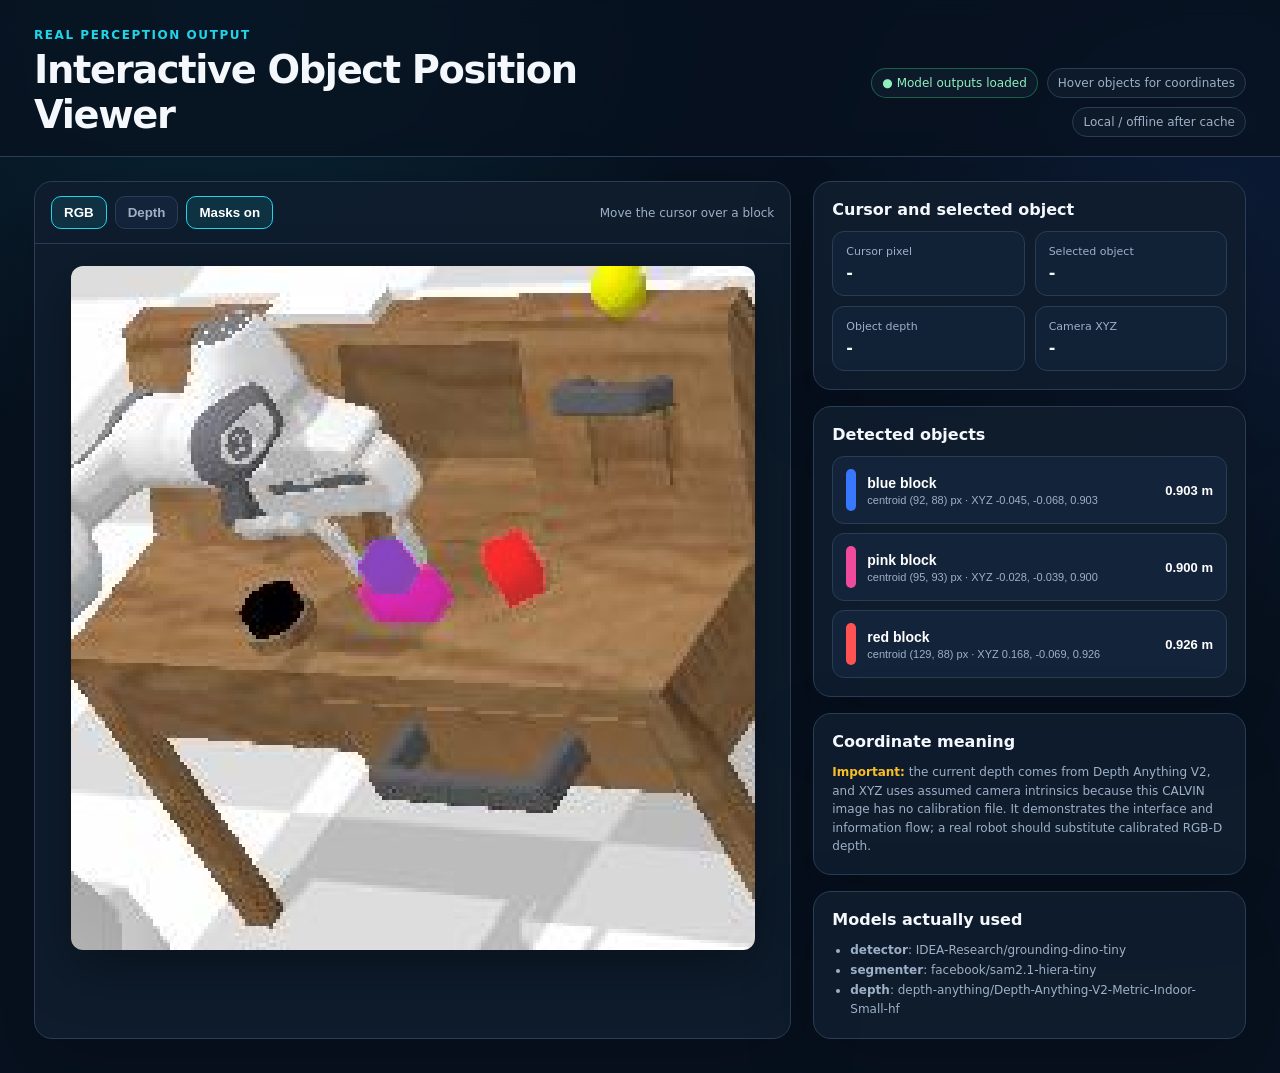
==== interactive_viewer.html @ 9f651beb "Import interactive perception demo" ====
<!doctype html>
<html lang="en">
<head>
  <meta charset="utf-8" />
  <meta name="viewport" content="width=device-width, initial-scale=1" />
  <title>Interactive Object Position Viewer</title>
  <style>
    :root {
      --bg: #07111f;
      --panel: #0f1d2e;
      --panel2: #13243a;
      --line: #2a3d55;
      --text: #f4f7fb;
      --muted: #9db0c7;
      --cyan: #21d4e8;
      --blue: #3877ff;
      --pink: #ef4a9b;
      --red: #ff5252;
      --green: #32d583;
      --amber: #fbbf24;
    }
    * { box-sizing: border-box; }
    body {
      margin: 0;
      min-height: 100vh;
      font-family: Inter, ui-sans-serif, system-ui, -apple-system, BlinkMacSystemFont, "Segoe UI", sans-serif;
      color: var(--text);
      background:
        radial-gradient(circle at 18% 0%, rgba(33,212,232,.11), transparent 32%),
        radial-gradient(circle at 95% 20%, rgba(56,119,255,.10), transparent 28%),
        var(--bg);
    }
    header {
      display: flex;
      justify-content: space-between;
      align-items: flex-end;
      gap: 24px;
      padding: 28px 34px 19px;
      border-bottom: 1px solid var(--line);
      background: rgba(7,17,31,.72);
      backdrop-filter: blur(12px);
    }
    .eyebrow { color: var(--cyan); font-weight: 750; font-size: 12px; letter-spacing: .13em; text-transform: uppercase; }
    h1 { margin: 5px 0 0; font-size: clamp(25px, 3vw, 39px); letter-spacing: -.035em; }
    .status { display: flex; gap: 9px; flex-wrap: wrap; justify-content: flex-end; }
    .badge { padding: 7px 10px; border-radius: 999px; border: 1px solid var(--line); color: var(--muted); font-size: 12px; background: rgba(15,29,46,.8); }
    .badge.live { color: #8ff0bd; border-color: rgba(50,213,131,.38); }
    main {
      display: grid;
      grid-template-columns: minmax(460px, 1.4fr) minmax(330px, .8fr);
      gap: 22px;
      padding: 24px 34px 34px;
      max-width: 1500px;
      margin: auto;
    }
    .panel { background: rgba(15,29,46,.91); border: 1px solid var(--line); border-radius: 18px; box-shadow: 0 24px 70px rgba(0,0,0,.22); overflow: hidden; }
    .toolbar { display: flex; align-items: center; justify-content: space-between; gap: 12px; padding: 14px 16px; border-bottom: 1px solid var(--line); }
    .modes { display: flex; gap: 8px; }
    button {
      appearance: none; border: 1px solid var(--line); background: var(--panel2); color: var(--muted);
      padding: 8px 12px; border-radius: 10px; font-weight: 700; cursor: pointer;
    }
    button:hover, button.active { color: white; border-color: var(--cyan); background: rgba(33,212,232,.11); }
    .hint { font-size: 12px; color: var(--muted); }
    .canvas-wrap { position: relative; display: grid; place-items: center; padding: 22px; min-height: 590px; }
    canvas { width: min(76vh, 100%); max-width: 720px; aspect-ratio: 1; image-rendering: pixelated; border-radius: 12px; box-shadow: 0 18px 55px rgba(0,0,0,.34); cursor: crosshair; background: #050a12; }
    #tooltip {
      position: fixed; z-index: 30; pointer-events: none; min-width: 230px; max-width: 290px;
      padding: 12px 13px; border-radius: 12px; background: rgba(4,12,23,.95); border: 1px solid var(--cyan);
      box-shadow: 0 14px 34px rgba(0,0,0,.45); opacity: 0; transform: translate(14px, 14px); transition: opacity .08s;
    }
    #tooltip.visible { opacity: 1; }
    .tip-title { font-size: 15px; font-weight: 800; margin-bottom: 7px; }
    .tip-grid { display: grid; grid-template-columns: 1fr auto; gap: 4px 12px; font-size: 12px; color: var(--muted); }
    .tip-grid strong { color: white; font-variant-numeric: tabular-nums; }
    .sidebar { display: flex; flex-direction: column; gap: 16px; }
    .section { padding: 18px; }
    .section h2 { font-size: 16px; margin: 0 0 12px; }
    .readout { display: grid; grid-template-columns: 1fr 1fr; gap: 10px; }
    .metric { padding: 13px; border: 1px solid var(--line); border-radius: 12px; background: rgba(19,36,58,.78); }
    .metric span { display: block; color: var(--muted); font-size: 11px; margin-bottom: 5px; }
    .metric strong { font-size: 16px; font-variant-numeric: tabular-nums; }
    #object-list { display: flex; flex-direction: column; gap: 9px; }
    .object-card {
      display: grid; grid-template-columns: 10px 1fr auto; gap: 11px; align-items: center;
      width: 100%; text-align: left; padding: 12px 13px; border-radius: 12px; background: var(--panel2);
    }
    .object-card:hover, .object-card.selected { border-color: var(--cyan); transform: translateY(-1px); }
    .swatch { width: 10px; height: 42px; border-radius: 999px; }
    .obj-name { display: block; color: white; font-weight: 800; font-size: 14px; }
    .obj-sub { display: block; color: var(--muted); font-size: 11px; margin-top: 3px; font-weight: 500; }
    .obj-depth { color: white; font-size: 13px; font-variant-numeric: tabular-nums; }
    .legend { color: var(--muted); font-size: 12px; line-height: 1.55; }
    .legend strong { color: var(--amber); }
    .model-list { margin: 0; padding-left: 18px; color: var(--muted); font-size: 12px; line-height: 1.65; }
    @media (max-width: 940px) {
      main { grid-template-columns: 1fr; padding: 18px; }
      header { padding: 22px 18px 16px; align-items: flex-start; flex-direction: column; }
      .status { justify-content: flex-start; }
      .canvas-wrap { min-height: auto; }
    }
  </style>
</head>
<body>
  <header>
    <div>
      <div class="eyebrow">Real perception output</div>
      <h1>Interactive Object Position Viewer</h1>
    </div>
    <div class="status">
      <div class="badge live">● Model outputs loaded</div>
      <div class="badge">Hover objects for coordinates</div>
      <div class="badge">Local / offline after cache</div>
    </div>
  </header>
  <main>
    <section class="panel">
      <div class="toolbar">
        <div class="modes">
          <button id="rgb-mode" class="active">RGB</button>
          <button id="depth-mode">Depth</button>
          <button id="overlay-toggle" class="active">Masks on</button>
        </div>
        <div class="hint">Move the cursor over a block</div>
      </div>
      <div class="canvas-wrap">
        <canvas id="scene" width="200" height="200" aria-label="Interactive perception result"></canvas>
      </div>
    </section>

    <aside class="sidebar">
      <section class="panel section">
        <h2>Cursor and selected object</h2>
        <div class="readout">
          <div class="metric"><span>Cursor pixel</span><strong id="cursor-px">-</strong></div>
          <div class="metric"><span>Selected object</span><strong id="selected-name">-</strong></div>
          <div class="metric"><span>Object depth</span><strong id="selected-depth">-</strong></div>
          <div class="metric"><span>Camera XYZ</span><strong id="selected-xyz">-</strong></div>
        </div>
      </section>
      <section class="panel section">
        <h2>Detected objects</h2>
        <div id="object-list"></div>
      </section>
      <section class="panel section">
        <h2>Coordinate meaning</h2>
        <div class="legend">
          <strong>Important:</strong> the current depth comes from Depth Anything V2, and XYZ uses assumed camera intrinsics because this CALVIN image has no calibration file. It demonstrates the interface and information flow; a real robot should substitute calibrated RGB-D depth.
        </div>
      </section>
      <section class="panel section">
        <h2>Models actually used</h2>
        <ul class="model-list" id="model-list"></ul>
      </section>
    </aside>
  </main>

  <div id="tooltip"></div>

  <script>
    const COLORS = { blue_block: '#3877ff', pink_block: '#ef4a9b', red_block: '#ff5252' };
    const canvas = document.getElementById('scene');
    const ctx = canvas.getContext('2d', { willReadFrequently: true });
    const tooltip = document.getElementById('tooltip');
    let positionData, rgbImage, depthImage, objects = [], mode = 'rgb', showMasks = true, selected = null;

    function loadImage(src) {
      return new Promise((resolve, reject) => {
        const img = new Image();
        img.onload = () => resolve(img);
        img.onerror = reject;
        img.src = src + '?v=' + Date.now();
      });
    }

    function makeMaskData(img, color) {
      const off = document.createElement('canvas');
      off.width = 200; off.height = 200;
      const offCtx = off.getContext('2d', { willReadFrequently: true });
      offCtx.drawImage(img, 0, 0, 200, 200);
      const raw = offCtx.getImageData(0, 0, 200, 200);
      const overlay = document.createElement('canvas');
      overlay.width = 200; overlay.height = 200;
      const octx = overlay.getContext('2d');
      const out = octx.createImageData(200, 200);
      const rgb = color.match(/[a-f\d]{2}/gi).map(v => parseInt(v, 16));
      for (let i = 0; i < raw.data.length; i += 4) {
        const on = raw.data[i] > 127;
        out.data[i] = rgb[0]; out.data[i+1] = rgb[1]; out.data[i+2] = rgb[2]; out.data[i+3] = on ? 130 : 0;
      }
      octx.putImageData(out, 0, 0);
      return { pixels: raw.data, overlay };
    }

    function draw() {
      ctx.clearRect(0, 0, 200, 200);
      ctx.drawImage(mode === 'rgb' ? rgbImage : depthImage, 0, 0, 200, 200);
      if (showMasks) objects.forEach(obj => ctx.drawImage(obj.mask.overlay, 0, 0));
      if (selected) {
        const [x1,y1,x2,y2] = selected.mask_bbox;
        ctx.strokeStyle = COLORS[selected.object_id];
        ctx.lineWidth = 1.5;
        ctx.strokeRect(x1-.5, y1-.5, x2-x1+1, y2-y1+1);
        const [cx,cy] = selected.centroid_px;
        ctx.beginPath(); ctx.moveTo(cx-4,cy); ctx.lineTo(cx+4,cy); ctx.moveTo(cx,cy-4); ctx.lineTo(cx,cy+4); ctx.stroke();
      }
    }

    function objectAt(x, y) {
      const index = (Math.floor(y) * 200 + Math.floor(x)) * 4;
      return [...objects]
        .sort((a,b) => a.mask_pixels - b.mask_pixels)
        .find(obj => obj.mask.pixels[index] > 127) || null;
    }

    function setSelected(obj) {
      selected = obj;
      document.getElementById('selected-name').textContent = obj ? obj.object_id.replaceAll('_',' ') : '-';
      document.getElementById('selected-depth').textContent = obj ? `${obj.median_depth_m.toFixed(3)} m` : '-';
      document.getElementById('selected-xyz').textContent = obj ? obj.approx_camera_xyz_m.map(v => v.toFixed(3)).join(', ') : '-';
      document.querySelectorAll('.object-card').forEach(card => card.classList.toggle('selected', obj && card.dataset.id === obj.object_id));
      draw();
    }

    function tooltipHTML(obj, x, y) {
      if (!obj) return `<div class="tip-title">Background</div><div class="tip-grid"><span>Pixel</span><strong>(${x}, ${y})</strong></div>`;
      const xyz = obj.approx_camera_xyz_m.map(v => v.toFixed(4));
      return `<div class="tip-title" style="color:${COLORS[obj.object_id]}">${obj.object_id.replaceAll('_',' ')}</div>
        <div class="tip-grid">
          <span>Hover pixel</span><strong>(${x}, ${y})</strong>
          <span>Centroid pixel</span><strong>(${obj.centroid_px.join(', ')})</strong>
          <span>Median depth</span><strong>${obj.median_depth_m.toFixed(4)} m</strong>
          <span>Camera X</span><strong>${xyz[0]} m</strong>
          <span>Camera Y</span><strong>${xyz[1]} m</strong>
          <span>Camera Z</span><strong>${xyz[2]} m</strong>
          <span>Detector score</span><strong>${obj.detector_score.toFixed(3)}</strong>
          <span>Mask quality</span><strong>${obj.mask_quality.toFixed(3)}</strong>
        </div>`;
    }

    canvas.addEventListener('mousemove', e => {
      const r = canvas.getBoundingClientRect();
      const x = Math.max(0, Math.min(199, Math.floor((e.clientX-r.left) * 200 / r.width)));
      const y = Math.max(0, Math.min(199, Math.floor((e.clientY-r.top) * 200 / r.height)));
      const obj = objectAt(x,y);
      document.getElementById('cursor-px').textContent = `${x}, ${y}`;
      setSelected(obj);
      tooltip.innerHTML = tooltipHTML(obj,x,y);
      tooltip.style.left = `${Math.min(e.clientX, window.innerWidth-320)}px`;
      tooltip.style.top = `${Math.min(e.clientY, window.innerHeight-250)}px`;
      tooltip.classList.add('visible');
    });
    canvas.addEventListener('mouseleave', () => { tooltip.classList.remove('visible'); setSelected(null); document.getElementById('cursor-px').textContent='-'; });

    document.getElementById('rgb-mode').onclick = () => { mode='rgb'; document.getElementById('rgb-mode').classList.add('active'); document.getElementById('depth-mode').classList.remove('active'); draw(); };
    document.getElementById('depth-mode').onclick = () => { mode='depth'; document.getElementById('depth-mode').classList.add('active'); document.getElementById('rgb-mode').classList.remove('active'); draw(); };
    document.getElementById('overlay-toggle').onclick = e => { showMasks=!showMasks; e.currentTarget.classList.toggle('active',showMasks); e.currentTarget.textContent=showMasks?'Masks on':'Masks off'; draw(); };

    async function init() {
      positionData = await fetch('outputs/object_positions.json?v=' + Date.now()).then(r => r.json());
      [rgbImage, depthImage] = await Promise.all([
        loadImage('data/calvin_unstack_before.jpg'),
        loadImage('outputs/depth_colormap.png')
      ]);
      objects = await Promise.all(positionData.objects.map(async obj => {
        const maskImage = await loadImage(`outputs/mask_${obj.object_id}.png`);
        return {...obj, mask: makeMaskData(maskImage, COLORS[obj.object_id])};
      }));
      document.getElementById('object-list').innerHTML = objects.map(obj => `
        <button class="object-card" data-id="${obj.object_id}">
          <span class="swatch" style="background:${COLORS[obj.object_id]}"></span>
          <span><span class="obj-name">${obj.object_id.replaceAll('_',' ')}</span><span class="obj-sub">centroid (${obj.centroid_px.join(', ')}) px · XYZ ${obj.approx_camera_xyz_m.map(v=>v.toFixed(3)).join(', ')}</span></span>
          <span class="obj-depth">${obj.median_depth_m.toFixed(3)} m</span>
        </button>`).join('');
      document.querySelectorAll('.object-card').forEach(card => card.onclick = () => setSelected(objects.find(o => o.object_id === card.dataset.id)));
      document.getElementById('model-list').innerHTML = Object.entries(positionData.models).map(([k,v]) => `<li><b>${k}</b>: ${v}</li>`).join('');
      draw();
    }

    init().catch(err => {
      document.querySelector('.canvas-wrap').innerHTML = `<div style="color:#ff8a8a">Could not load outputs: ${err.message}</div>`;
      console.error(err);
    });
  </script>
</body>
</html>
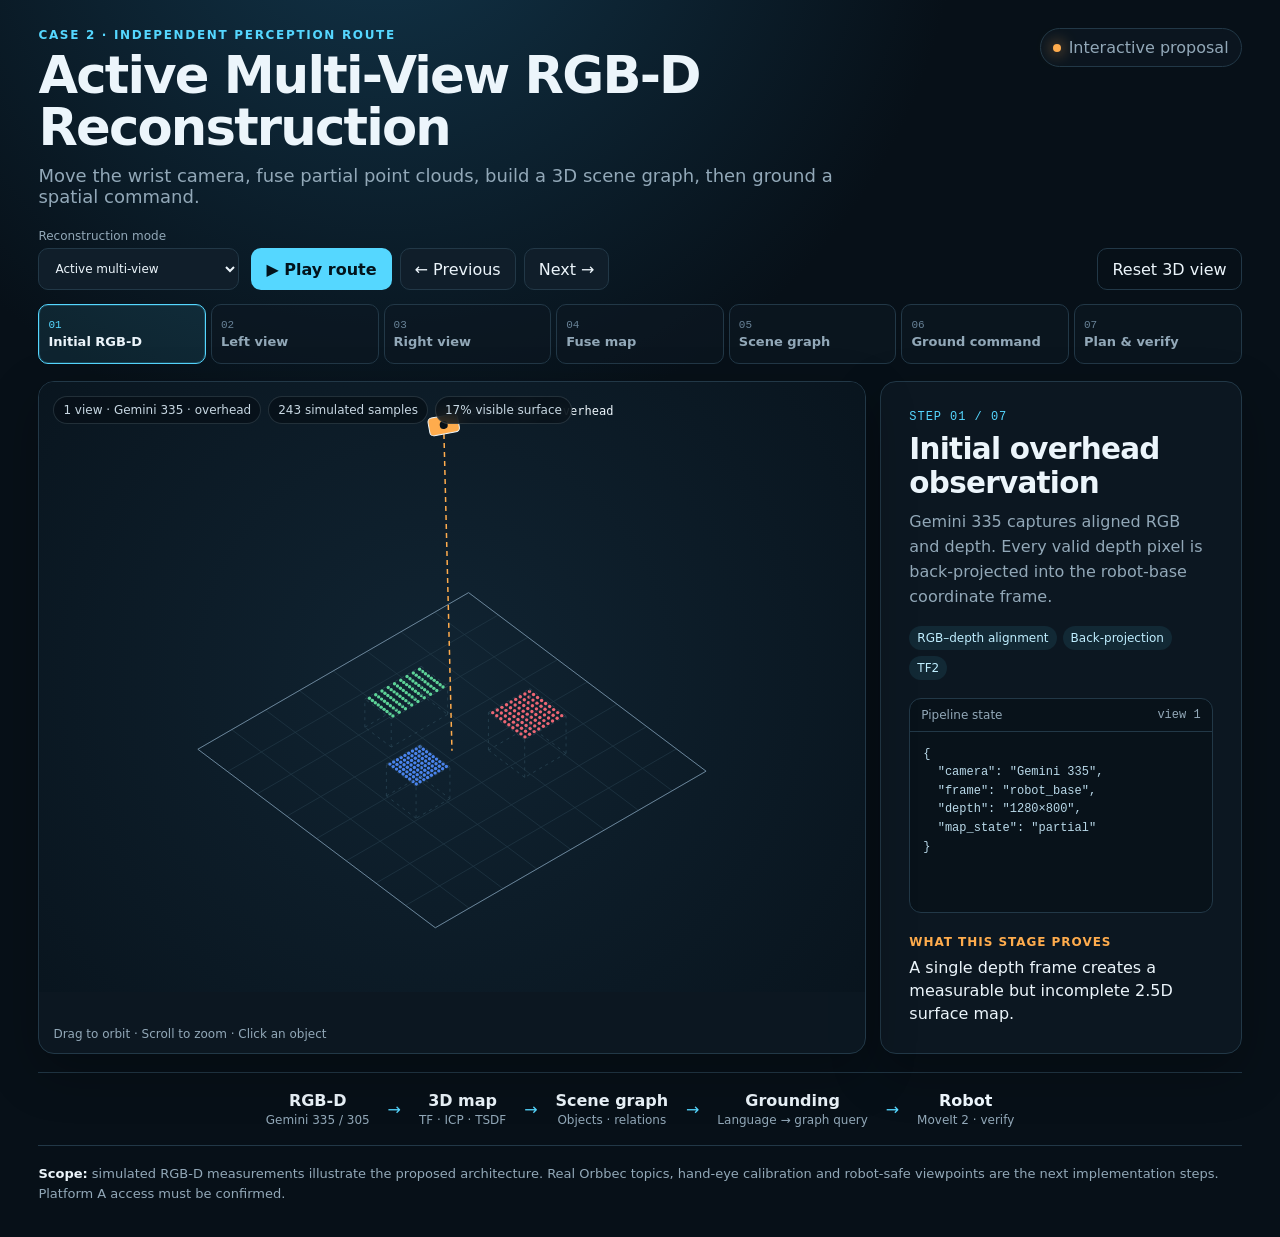
==== commit 343e08e1: "Replace legacy perception viewer with active multi-view RGB-D demo" ====
--- a/interactive_viewer.html
+++ b/interactive_viewer.html
@@ -1,286 +1,13 @@
 <!doctype html>
 <html lang="en">
-<head>
-  <meta charset="utf-8" />
-  <meta name="viewport" content="width=device-width, initial-scale=1" />
-  <title>Interactive Object Position Viewer</title>
-  <style>
-    :root {
-      --bg: #07111f;
-      --panel: #0f1d2e;
-      --panel2: #13243a;
-      --line: #2a3d55;
-      --text: #f4f7fb;
-      --muted: #9db0c7;
-      --cyan: #21d4e8;
-      --blue: #3877ff;
-      --pink: #ef4a9b;
-      --red: #ff5252;
-      --green: #32d583;
-      --amber: #fbbf24;
-    }
-    * { box-sizing: border-box; }
-    body {
-      margin: 0;
-      min-height: 100vh;
-      font-family: Inter, ui-sans-serif, system-ui, -apple-system, BlinkMacSystemFont, "Segoe UI", sans-serif;
-      color: var(--text);
-      background:
-        radial-gradient(circle at 18% 0%, rgba(33,212,232,.11), transparent 32%),
-        radial-gradient(circle at 95% 20%, rgba(56,119,255,.10), transparent 28%),
-        var(--bg);
-    }
-    header {
-      display: flex;
-      justify-content: space-between;
-      align-items: flex-end;
-      gap: 24px;
-      padding: 28px 34px 19px;
-      border-bottom: 1px solid var(--line);
-      background: rgba(7,17,31,.72);
-      backdrop-filter: blur(12px);
-    }
-    .eyebrow { color: var(--cyan); font-weight: 750; font-size: 12px; letter-spacing: .13em; text-transform: uppercase; }
-    h1 { margin: 5px 0 0; font-size: clamp(25px, 3vw, 39px); letter-spacing: -.035em; }
-    .status { display: flex; gap: 9px; flex-wrap: wrap; justify-content: flex-end; }
-    .badge { padding: 7px 10px; border-radius: 999px; border: 1px solid var(--line); color: var(--muted); font-size: 12px; background: rgba(15,29,46,.8); }
-    .badge.live { color: #8ff0bd; border-color: rgba(50,213,131,.38); }
-    main {
-      display: grid;
-      grid-template-columns: minmax(460px, 1.4fr) minmax(330px, .8fr);
-      gap: 22px;
-      padding: 24px 34px 34px;
-      max-width: 1500px;
-      margin: auto;
-    }
-    .panel { background: rgba(15,29,46,.91); border: 1px solid var(--line); border-radius: 18px; box-shadow: 0 24px 70px rgba(0,0,0,.22); overflow: hidden; }
-    .toolbar { display: flex; align-items: center; justify-content: space-between; gap: 12px; padding: 14px 16px; border-bottom: 1px solid var(--line); }
-    .modes { display: flex; gap: 8px; }
-    button {
-      appearance: none; border: 1px solid var(--line); background: var(--panel2); color: var(--muted);
-      padding: 8px 12px; border-radius: 10px; font-weight: 700; cursor: pointer;
-    }
-    button:hover, button.active { color: white; border-color: var(--cyan); background: rgba(33,212,232,.11); }
-    .hint { font-size: 12px; color: var(--muted); }
-    .canvas-wrap { position: relative; display: grid; place-items: center; padding: 22px; min-height: 590px; }
-    canvas { width: min(76vh, 100%); max-width: 720px; aspect-ratio: 1; image-rendering: pixelated; border-radius: 12px; box-shadow: 0 18px 55px rgba(0,0,0,.34); cursor: crosshair; background: #050a12; }
-    #tooltip {
-      position: fixed; z-index: 30; pointer-events: none; min-width: 230px; max-width: 290px;
-      padding: 12px 13px; border-radius: 12px; background: rgba(4,12,23,.95); border: 1px solid var(--cyan);
-      box-shadow: 0 14px 34px rgba(0,0,0,.45); opacity: 0; transform: translate(14px, 14px); transition: opacity .08s;
-    }
-    #tooltip.visible { opacity: 1; }
-    .tip-title { font-size: 15px; font-weight: 800; margin-bottom: 7px; }
-    .tip-grid { display: grid; grid-template-columns: 1fr auto; gap: 4px 12px; font-size: 12px; color: var(--muted); }
-    .tip-grid strong { color: white; font-variant-numeric: tabular-nums; }
-    .sidebar { display: flex; flex-direction: column; gap: 16px; }
-    .section { padding: 18px; }
-    .section h2 { font-size: 16px; margin: 0 0 12px; }
-    .readout { display: grid; grid-template-columns: 1fr 1fr; gap: 10px; }
-    .metric { padding: 13px; border: 1px solid var(--line); border-radius: 12px; background: rgba(19,36,58,.78); }
-    .metric span { display: block; color: var(--muted); font-size: 11px; margin-bottom: 5px; }
-    .metric strong { font-size: 16px; font-variant-numeric: tabular-nums; }
-    #object-list { display: flex; flex-direction: column; gap: 9px; }
-    .object-card {
-      display: grid; grid-template-columns: 10px 1fr auto; gap: 11px; align-items: center;
-      width: 100%; text-align: left; padding: 12px 13px; border-radius: 12px; background: var(--panel2);
-    }
-    .object-card:hover, .object-card.selected { border-color: var(--cyan); transform: translateY(-1px); }
-    .swatch { width: 10px; height: 42px; border-radius: 999px; }
-    .obj-name { display: block; color: white; font-weight: 800; font-size: 14px; }
-    .obj-sub { display: block; color: var(--muted); font-size: 11px; margin-top: 3px; font-weight: 500; }
-    .obj-depth { color: white; font-size: 13px; font-variant-numeric: tabular-nums; }
-    .legend { color: var(--muted); font-size: 12px; line-height: 1.55; }
-    .legend strong { color: var(--amber); }
-    .model-list { margin: 0; padding-left: 18px; color: var(--muted); font-size: 12px; line-height: 1.65; }
-    @media (max-width: 940px) {
-      main { grid-template-columns: 1fr; padding: 18px; }
-      header { padding: 22px 18px 16px; align-items: flex-start; flex-direction: column; }
-      .status { justify-content: flex-start; }
-      .canvas-wrap { min-height: auto; }
-    }
-  </style>
-</head>
-<body>
-  <header>
-    <div>
-      <div class="eyebrow">Real perception output</div>
-      <h1>Interactive Object Position Viewer</h1>
-    </div>
-    <div class="status">
-      <div class="badge live">● Model outputs loaded</div>
-      <div class="badge">Hover objects for coordinates</div>
-      <div class="badge">Local / offline after cache</div>
-    </div>
-  </header>
-  <main>
-    <section class="panel">
-      <div class="toolbar">
-        <div class="modes">
-          <button id="rgb-mode" class="active">RGB</button>
-          <button id="depth-mode">Depth</button>
-          <button id="overlay-toggle" class="active">Masks on</button>
-        </div>
-        <div class="hint">Move the cursor over a block</div>
-      </div>
-      <div class="canvas-wrap">
-        <canvas id="scene" width="200" height="200" aria-label="Interactive perception result"></canvas>
-      </div>
-    </section>
-
-    <aside class="sidebar">
-      <section class="panel section">
-        <h2>Cursor and selected object</h2>
-        <div class="readout">
-          <div class="metric"><span>Cursor pixel</span><strong id="cursor-px">-</strong></div>
-          <div class="metric"><span>Selected object</span><strong id="selected-name">-</strong></div>
-          <div class="metric"><span>Object depth</span><strong id="selected-depth">-</strong></div>
-          <div class="metric"><span>Camera XYZ</span><strong id="selected-xyz">-</strong></div>
-        </div>
-      </section>
-      <section class="panel section">
-        <h2>Detected objects</h2>
-        <div id="object-list"></div>
-      </section>
-      <section class="panel section">
-        <h2>Coordinate meaning</h2>
-        <div class="legend">
-          <strong>Important:</strong> the current depth comes from Depth Anything V2, and XYZ uses assumed camera intrinsics because this CALVIN image has no calibration file. It demonstrates the interface and information flow; a real robot should substitute calibrated RGB-D depth.
-        </div>
-      </section>
-      <section class="panel section">
-        <h2>Models actually used</h2>
-        <ul class="model-list" id="model-list"></ul>
-      </section>
-    </aside>
-  </main>
-
-  <div id="tooltip"></div>
-
-  <script>
-    const COLORS = { blue_block: '#3877ff', pink_block: '#ef4a9b', red_block: '#ff5252' };
-    const canvas = document.getElementById('scene');
-    const ctx = canvas.getContext('2d', { willReadFrequently: true });
-    const tooltip = document.getElementById('tooltip');
-    let positionData, rgbImage, depthImage, objects = [], mode = 'rgb', showMasks = true, selected = null;
-
-    function loadImage(src) {
-      return new Promise((resolve, reject) => {
-        const img = new Image();
-        img.onload = () => resolve(img);
-        img.onerror = reject;
-        img.src = src + '?v=' + Date.now();
-      });
-    }
-
-    function makeMaskData(img, color) {
-      const off = document.createElement('canvas');
-      off.width = 200; off.height = 200;
-      const offCtx = off.getContext('2d', { willReadFrequently: true });
-      offCtx.drawImage(img, 0, 0, 200, 200);
-      const raw = offCtx.getImageData(0, 0, 200, 200);
-      const overlay = document.createElement('canvas');
-      overlay.width = 200; overlay.height = 200;
-      const octx = overlay.getContext('2d');
-      const out = octx.createImageData(200, 200);
-      const rgb = color.match(/[a-f\d]{2}/gi).map(v => parseInt(v, 16));
-      for (let i = 0; i < raw.data.length; i += 4) {
-        const on = raw.data[i] > 127;
-        out.data[i] = rgb[0]; out.data[i+1] = rgb[1]; out.data[i+2] = rgb[2]; out.data[i+3] = on ? 130 : 0;
-      }
-      octx.putImageData(out, 0, 0);
-      return { pixels: raw.data, overlay };
-    }
-
-    function draw() {
-      ctx.clearRect(0, 0, 200, 200);
-      ctx.drawImage(mode === 'rgb' ? rgbImage : depthImage, 0, 0, 200, 200);
-      if (showMasks) objects.forEach(obj => ctx.drawImage(obj.mask.overlay, 0, 0));
-      if (selected) {
-        const [x1,y1,x2,y2] = selected.mask_bbox;
-        ctx.strokeStyle = COLORS[selected.object_id];
-        ctx.lineWidth = 1.5;
-        ctx.strokeRect(x1-.5, y1-.5, x2-x1+1, y2-y1+1);
-        const [cx,cy] = selected.centroid_px;
-        ctx.beginPath(); ctx.moveTo(cx-4,cy); ctx.lineTo(cx+4,cy); ctx.moveTo(cx,cy-4); ctx.lineTo(cx,cy+4); ctx.stroke();
-      }
-    }
-
-    function objectAt(x, y) {
-      const index = (Math.floor(y) * 200 + Math.floor(x)) * 4;
-      return [...objects]
-        .sort((a,b) => a.mask_pixels - b.mask_pixels)
-        .find(obj => obj.mask.pixels[index] > 127) || null;
-    }
-
-    function setSelected(obj) {
-      selected = obj;
-      document.getElementById('selected-name').textContent = obj ? obj.object_id.replaceAll('_',' ') : '-';
-      document.getElementById('selected-depth').textContent = obj ? `${obj.median_depth_m.toFixed(3)} m` : '-';
-      document.getElementById('selected-xyz').textContent = obj ? obj.approx_camera_xyz_m.map(v => v.toFixed(3)).join(', ') : '-';
-      document.querySelectorAll('.object-card').forEach(card => card.classList.toggle('selected', obj && card.dataset.id === obj.object_id));
-      draw();
-    }
-
-    function tooltipHTML(obj, x, y) {
-      if (!obj) return `<div class="tip-title">Background</div><div class="tip-grid"><span>Pixel</span><strong>(${x}, ${y})</strong></div>`;
-      const xyz = obj.approx_camera_xyz_m.map(v => v.toFixed(4));
-      return `<div class="tip-title" style="color:${COLORS[obj.object_id]}">${obj.object_id.replaceAll('_',' ')}</div>
-        <div class="tip-grid">
-          <span>Hover pixel</span><strong>(${x}, ${y})</strong>
-          <span>Centroid pixel</span><strong>(${obj.centroid_px.join(', ')})</strong>
-          <span>Median depth</span><strong>${obj.median_depth_m.toFixed(4)} m</strong>
-          <span>Camera X</span><strong>${xyz[0]} m</strong>
-          <span>Camera Y</span><strong>${xyz[1]} m</strong>
-          <span>Camera Z</span><strong>${xyz[2]} m</strong>
-          <span>Detector score</span><strong>${obj.detector_score.toFixed(3)}</strong>
-          <span>Mask quality</span><strong>${obj.mask_quality.toFixed(3)}</strong>
-        </div>`;
-    }
-
-    canvas.addEventListener('mousemove', e => {
-      const r = canvas.getBoundingClientRect();
-      const x = Math.max(0, Math.min(199, Math.floor((e.clientX-r.left) * 200 / r.width)));
-      const y = Math.max(0, Math.min(199, Math.floor((e.clientY-r.top) * 200 / r.height)));
-      const obj = objectAt(x,y);
-      document.getElementById('cursor-px').textContent = `${x}, ${y}`;
-      setSelected(obj);
-      tooltip.innerHTML = tooltipHTML(obj,x,y);
-      tooltip.style.left = `${Math.min(e.clientX, window.innerWidth-320)}px`;
-      tooltip.style.top = `${Math.min(e.clientY, window.innerHeight-250)}px`;
-      tooltip.classList.add('visible');
-    });
-    canvas.addEventListener('mouseleave', () => { tooltip.classList.remove('visible'); setSelected(null); document.getElementById('cursor-px').textContent='-'; });
-
-    document.getElementById('rgb-mode').onclick = () => { mode='rgb'; document.getElementById('rgb-mode').classList.add('active'); document.getElementById('depth-mode').classList.remove('active'); draw(); };
-    document.getElementById('depth-mode').onclick = () => { mode='depth'; document.getElementById('depth-mode').classList.add('active'); document.getElementById('rgb-mode').classList.remove('active'); draw(); };
-    document.getElementById('overlay-toggle').onclick = e => { showMasks=!showMasks; e.currentTarget.classList.toggle('active',showMasks); e.currentTarget.textContent=showMasks?'Masks on':'Masks off'; draw(); };
-
-    async function init() {
-      positionData = await fetch('outputs/object_positions.json?v=' + Date.now()).then(r => r.json());
-      [rgbImage, depthImage] = await Promise.all([
-        loadImage('data/calvin_unstack_before.jpg'),
-        loadImage('outputs/depth_colormap.png')
-      ]);
-      objects = await Promise.all(positionData.objects.map(async obj => {
-        const maskImage = await loadImage(`outputs/mask_${obj.object_id}.png`);
-        return {...obj, mask: makeMaskData(maskImage, COLORS[obj.object_id])};
-      }));
-      document.getElementById('object-list').innerHTML = objects.map(obj => `
-        <button class="object-card" data-id="${obj.object_id}">
-          <span class="swatch" style="background:${COLORS[obj.object_id]}"></span>
-          <span><span class="obj-name">${obj.object_id.replaceAll('_',' ')}</span><span class="obj-sub">centroid (${obj.centroid_px.join(', ')}) px · XYZ ${obj.approx_camera_xyz_m.map(v=>v.toFixed(3)).join(', ')}</span></span>
-          <span class="obj-depth">${obj.median_depth_m.toFixed(3)} m</span>
-        </button>`).join('');
-      document.querySelectorAll('.object-card').forEach(card => card.onclick = () => setSelected(objects.find(o => o.object_id === card.dataset.id)));
-      document.getElementById('model-list').innerHTML = Object.entries(positionData.models).map(([k,v]) => `<li><b>${k}</b>: ${v}</li>`).join('');
-      draw();
-    }
-
-    init().catch(err => {
-      document.querySelector('.canvas-wrap').innerHTML = `<div style="color:#ff8a8a">Could not load outputs: ${err.message}</div>`;
-      console.error(err);
-    });
-  </script>
-</body>
+  <head>
+    <meta charset="utf-8">
+    <meta http-equiv="refresh" content="0; url=index.html?v=active-multiview">
+    <meta name="viewport" content="width=device-width, initial-scale=1">
+    <title>Active Multi-View RGB-D Demo</title>
+    <link rel="canonical" href="index.html?v=active-multiview">
+  </head>
+  <body>
+    <p><a href="index.html?v=active-multiview">Open the active multi-view RGB-D demo</a></p>
+  </body>
 </html>
